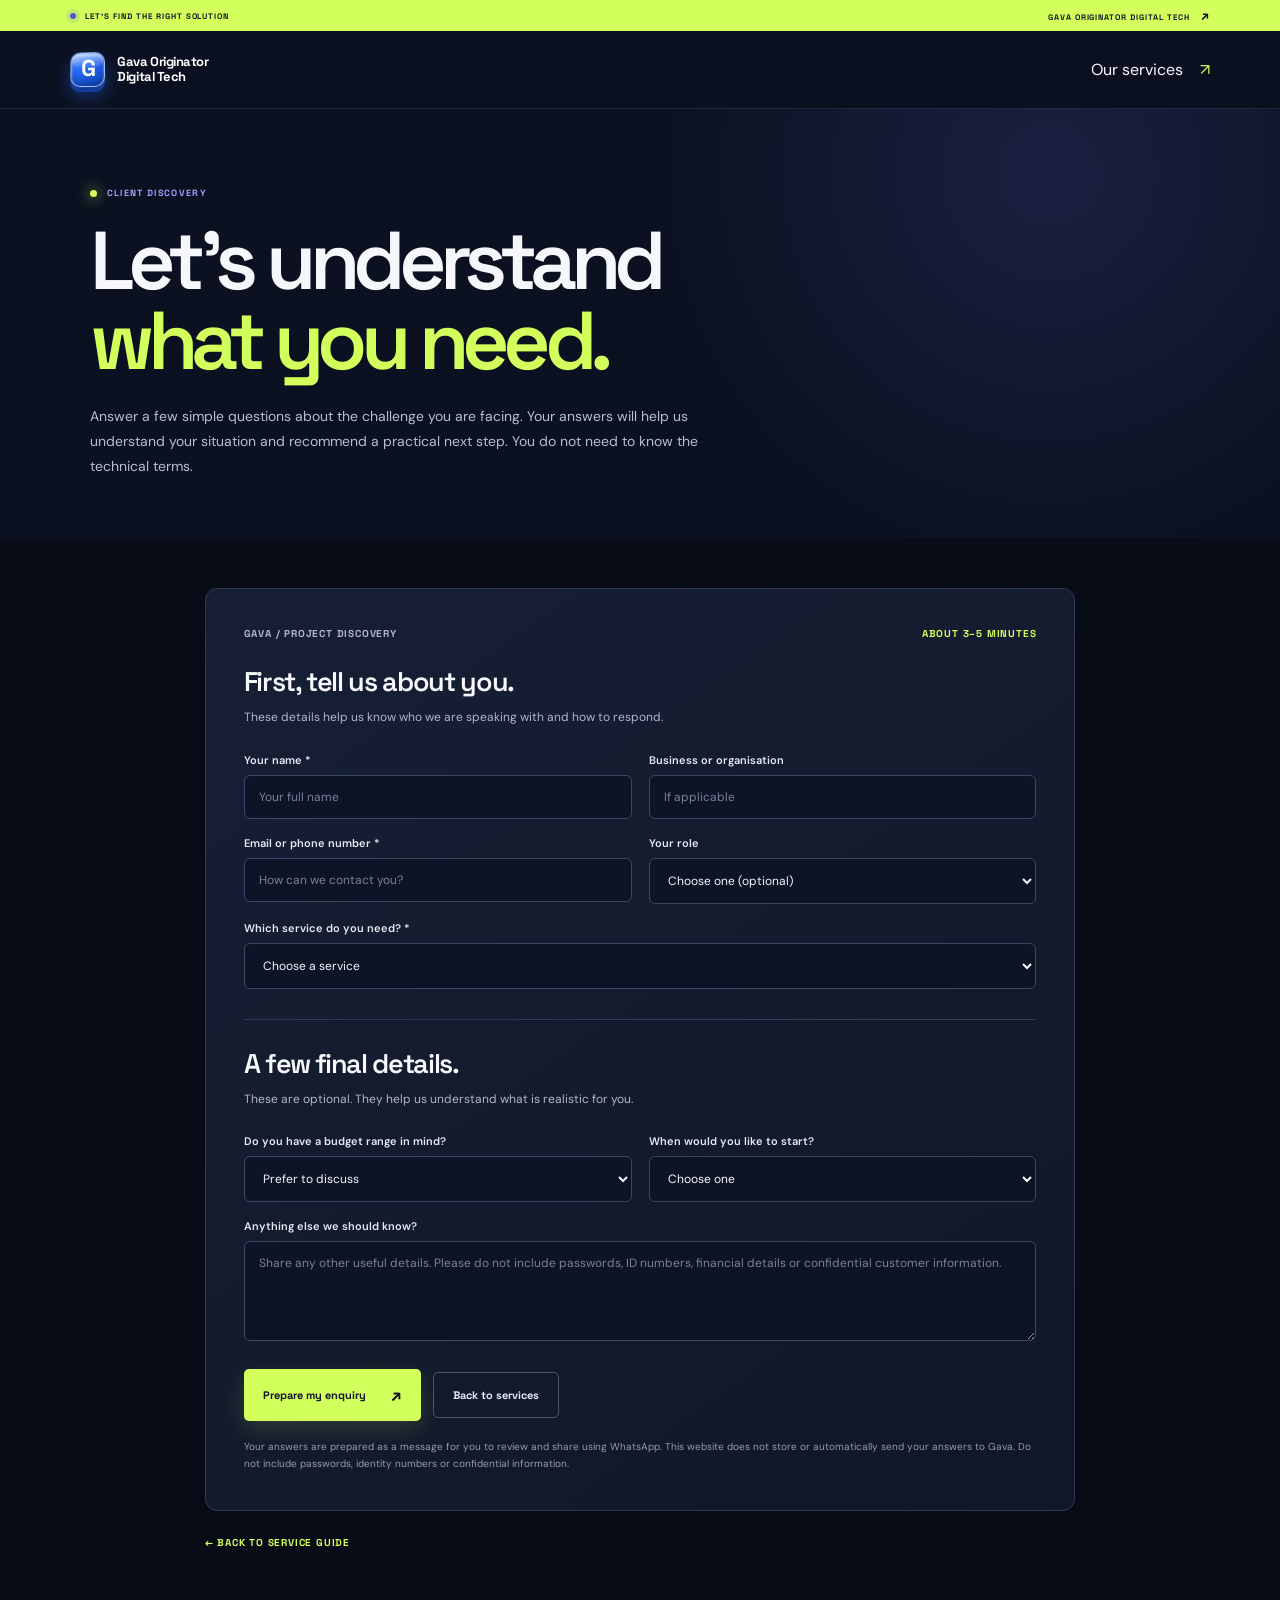
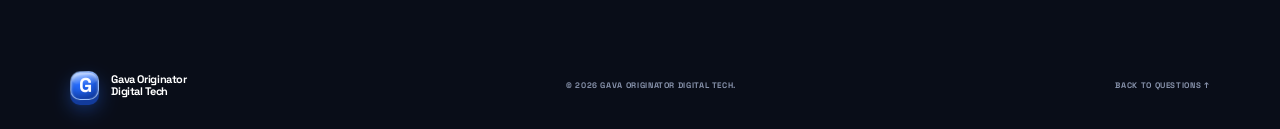
==== client-brief.html @ 6f053f47 "Add service-specific client discovery form" ====
<!DOCTYPE html>
<html lang="en">
<head>
<meta charset="UTF-8">
<meta name="viewport" content="width=device-width, initial-scale=1">
<meta name="description" content="Tell Gava Originator Digital Tech what you need help with. Choose a service and answer a few simple questions.">
<meta name="theme-color" content="#090d18">
<title>Tell Us What You Need — Gava Originator Digital Tech</title>
<link rel="preconnect" href="https://fonts.googleapis.com">
<link rel="preconnect" href="https://fonts.gstatic.com" crossorigin>
<link href="https://fonts.googleapis.com/css2?family=DM+Sans:wght@400;500;600;700&family=Space+Grotesk:wght@400;500;600;700&display=swap" rel="stylesheet">
<link rel="stylesheet" href="style.css?v=20261126-client-brief">
<style>
.brief-hero{padding:78px 7vw 45px;background:radial-gradient(circle at 82% 15%,#7774ff26,transparent 36%),#0b1120}
.brief-hero h1{font:600 clamp(46px,7vw,82px)/.98 var(--display);letter-spacing:-.08em;margin:22px 0}
.brief-hero h1 span{color:var(--lime)}
.brief-hero p{max-width:650px;color:#b5bfd1;font-size:14px;line-height:1.8}
.brief-wrap{max-width:1050px;margin:auto;padding:50px 7vw 90px}
.brief-card{background:linear-gradient(145deg,#171f35,#101727);border:1px solid #303a55;border-radius:12px;padding:clamp(20px,4vw,38px);box-shadow:0 20px 55px #0003}
.brief-progress{display:flex;justify-content:space-between;gap:12px;color:#aeb8ca;font:700 10px var(--display);letter-spacing:.08em;margin-bottom:24px}
.brief-progress span:last-child{color:var(--lime)}
.brief-section-title{font:600 27px var(--display);letter-spacing:-.05em;margin:0 0 8px}
.brief-intro{color:#aeb8ca;font-size:12px;line-height:1.7;margin:0 0 25px}
.brief-grid{display:grid;grid-template-columns:repeat(2,minmax(0,1fr));gap:17px}
.brief-field{display:flex;flex-direction:column;gap:8px;min-width:0}
.brief-field.full{grid-column:1/-1}
.brief-field label{font:600 11px var(--font);color:#e7eaf3}
.brief-field input,.brief-field select,.brief-field textarea{width:100%;border:1px solid #3b4764;border-radius:6px;background:#0d1425;color:#f6f7fb;padding:13px 14px;font:12px var(--font);outline:none}
.brief-field input::placeholder,.brief-field textarea::placeholder{color:#77839d}
.brief-field input:focus,.brief-field select:focus,.brief-field textarea:focus{border-color:var(--purple2);box-shadow:0 0 0 3px #7774ff25}
.brief-field textarea{resize:vertical;min-height:100px}
.brief-service-questions{margin:30px 0 0;padding-top:26px;border-top:1px solid #303a55}
.brief-service-questions[hidden]{display:none}
.brief-service-questions .brief-grid{margin-top:20px}
.brief-actions{display:flex;gap:12px;align-items:center;flex-wrap:wrap;margin-top:28px}
.brief-submit{border:0;cursor:pointer}
.brief-note{color:#929db3;font-size:10px;line-height:1.7;margin:17px 0 0}
.brief-back{display:inline-flex;color:var(--lime);font:700 10px var(--display);letter-spacing:.08em;margin-top:25px}
@media(max-width:700px){.brief-hero{padding:60px 22px 35px}.brief-hero p{font-size:12px}.brief-wrap{padding:28px 16px 65px}.brief-grid{grid-template-columns:1fr}.brief-field.full{grid-column:auto}.brief-field input,.brief-field select,.brief-field textarea{font-size:16px}.brief-progress{font-size:8px}}
</style>
</head>
<body>
<div class="announcement"><span class="pulse"></span> LET'S FIND THE RIGHT SOLUTION <span class="announcement-right">GAVA ORIGINATOR DIGITAL TECH <b>↗</b></span></div>
<header class="site-header"><a class="brand" href="index.html#home" aria-label="Gava Originator Digital Tech home"><span class="brand-mark" style="background:#246BFD;color:#fff">G<span style="color:#fff">.</span></span><span class="brand-name">Gava Originator<br><span>Digital Tech</span></span></a><a class="nav-cta" href="services.html">Our services <span>↗</span></a></header>
<main>
<section class="brief-hero"><div class="eyebrow"><span class="eyebrow-dot"></span> CLIENT DISCOVERY</div><h1>Let's understand<br><span>what you need.</span></h1><p>Answer a few simple questions about the challenge you are facing. Your answers will help us understand your situation and recommend a practical next step. You do not need to know the technical terms.</p></section>
<section class="brief-wrap" id="questions">
<form class="brief-card" id="client-brief-form">
<div class="brief-progress"><span>GAVA / PROJECT DISCOVERY</span><span>ABOUT 3–5 MINUTES</span></div>
<h2 class="brief-section-title">First, tell us about you.</h2>
<p class="brief-intro">These details help us know who we are speaking with and how to respond.</p>
<div class="brief-grid">
<div class="brief-field"><label for="client-name">Your name *</label><input id="client-name" name="name" autocomplete="name" maxlength="80" required placeholder="Your full name"></div>
<div class="brief-field"><label for="client-business">Business or organisation</label><input id="client-business" name="business" autocomplete="organization" maxlength="100" placeholder="If applicable"></div>
<div class="brief-field"><label for="client-contact">Email or phone number *</label><input id="client-contact" name="contact" maxlength="100" required placeholder="How can we contact you?"></div>
<div class="brief-field"><label for="client-role">Your role</label><select id="client-role" name="role"><option value="">Choose one (optional)</option><option>Business owner</option><option>Manager or team member</option><option>Student or graduate</option><option>Job seeker</option><option>Freelancer or creative</option><option>Other</option></select></div>
<div class="brief-field full"><label for="client-service">Which service do you need? *</label><select id="client-service" name="service" required><option value="">Choose a service</option><option value="web">01 / Web & Applications</option><option value="crm">02 / CRM Systems</option><option value="automation">03 / Automation</option><option value="creative">04 / Creative & Branding</option><option value="data">05 / Data & Reporting</option><option value="personal">06 / Personal Digital Profiles</option><option value="unsure">I'm not sure — help me decide</option></select></div>
</div>

<section class="brief-service-questions" data-questions="web" hidden>
<h2 class="brief-section-title">Web & Applications</h2><p class="brief-intro">Let's understand what you want your website or digital tool to do.</p>
<div class="brief-grid">
<div class="brief-field"><label for="web-kind">What would you like to create? *</label><select id="web-kind" name="web_kind"><option value="">Choose one</option><option>Business website</option><option>Landing page</option><option>Online portfolio</option><option>Online store or product showcase</option><option>Browser-based tool or web application</option><option>Improve or update an existing website</option><option>Not sure yet</option></select></div>
<div class="brief-field"><label for="web-status">Do you already have a website?</label><select id="web-status" name="web_status"><option value="">Choose one</option><option>No, starting from scratch</option><option>Yes, and I want to improve it</option><option>Yes, but it is not working properly</option><option>I have a domain but no website</option></select></div>
<div class="brief-field full"><label for="web-goal">What should the website or tool help you achieve? *</label><textarea id="web-goal" name="web_goal" placeholder="For example: explain my services, receive bookings, show my work or manage a task."></textarea></div>
<div class="brief-field full"><label for="web-features">What would visitors or users need to do on it?</label><textarea id="web-features" name="web_features" placeholder="For example: view services, submit an enquiry, book, buy, sign in or upload information."></textarea></div>
<div class="brief-field"><label for="web-pages">Do you know which pages you need?</label><input id="web-pages" name="web_pages" placeholder="Home, About, Services, Contact…"></div>
<div class="brief-field"><label for="web-reference">Do you have an example website you like?</label><input id="web-reference" name="web_reference" placeholder="Paste a link (optional)"></div>
</div></section>

<section class="brief-service-questions" data-questions="crm" hidden>
<h2 class="brief-section-title">CRM Systems</h2><p class="brief-intro">Let's look at the people, records and follow-ups you need to manage.</p>
<div class="brief-grid">
<div class="brief-field"><label for="crm-records">What do you need to keep track of? *</label><select id="crm-records" name="crm_records"><option value="">Choose one</option><option>Customers and contacts</option><option>Sales leads and enquiries</option><option>Candidates and applications</option><option>Programmes, services or cases</option><option>More than one of these</option><option>Something else</option></select></div>
<div class="brief-field"><label for="crm-current">How do you manage this information now?</label><select id="crm-current" name="crm_current"><option value="">Choose one</option><option>Paper or notebooks</option><option>Excel or Google Sheets</option><option>WhatsApp, email or messages</option><option>Several different tools</option><option>Already using a CRM</option><option>No system yet</option></select></div>
<div class="brief-field full"><label for="crm-problem">What is difficult about the way you manage things today? *</label><textarea id="crm-problem" name="crm_problem" placeholder="For example: losing track of enquiries, duplicate records or missed follow-ups."></textarea></div>
<div class="brief-field full"><label for="crm-users">Who will use the system and roughly how many people?</label><input id="crm-users" name="crm_users" placeholder="For example: me and two staff members"></div>
<div class="brief-field full"><label for="crm-reports">What would you like to see at a glance?</label><textarea id="crm-reports" name="crm_reports" placeholder="For example: new enquiries, application status or follow-ups due."></textarea></div>
</div></section>

<section class="brief-service-questions" data-questions="automation" hidden>
<h2 class="brief-section-title">Automation</h2><p class="brief-intro">Tell us about a repeated task or process you would like to make easier.</p>
<div class="brief-grid">
<div class="brief-field"><label for="auto-task">Which task takes too much time? *</label><select id="auto-task" name="auto_task"><option value="">Choose one</option><option>Recording new enquiries</option><option>Following up with customers</option><option>Sending reminders or notifications</option><option>Moving information between tools</option><option>Approvals or handovers</option><option>Repeated data entry</option><option>Other / not sure</option></select></div>
<div class="brief-field"><label for="auto-frequency">How often does it happen?</label><select id="auto-frequency" name="auto_frequency"><option value="">Choose one</option><option>Several times a day</option><option>Daily</option><option>Weekly</option><option>Monthly</option><option>Only sometimes</option></select></div>
<div class="brief-field full"><label for="auto-process">What happens from start to finish today? *</label><textarea id="auto-process" name="auto_process" placeholder="Describe the steps as simply as you can."></textarea></div>
<div class="brief-field full"><label for="auto-tools">Which apps or tools do you currently use?</label><input id="auto-tools" name="auto_tools" placeholder="For example: email, WhatsApp, spreadsheets, Salesforce"></div>
<div class="brief-field full"><label for="auto-result">What would a better process look like?</label><textarea id="auto-result" name="auto_result" placeholder="What would you like to happen automatically, or become easier?"></textarea></div>
</div></section>

<section class="brief-service-questions" data-questions="creative" hidden>
<h2 class="brief-section-title">Creative & Branding</h2><p class="brief-intro">Let's understand how you want your business or project to look and feel.</p>
<div class="brief-grid">
<div class="brief-field"><label for="creative-need">What do you need designed? *</label><select id="creative-need" name="creative_need"><option value="">Choose one</option><option>Logo or brand identity</option><option>Company profile</option><option>Digital flyer or advert</option><option>Social media graphics</option><option>Presentation or document</option><option>A combination of these</option></select></div>
<div class="brief-field"><label for="creative-audience">Who do you want to reach?</label><input id="creative-audience" name="creative_audience" placeholder="Your customers or audience"></div>
<div class="brief-field full"><label for="creative-business">What does your business or project do? *</label><textarea id="creative-business" name="creative_business" placeholder="Tell us what you offer and what makes it different."></textarea></div>
<div class="brief-field"><label for="creative-style">What style do you prefer?</label><select id="creative-style" name="creative_style"><option value="">Choose one</option><option>Modern and professional</option><option>Clean and minimal</option><option>Bold and creative</option><option>Elegant and premium</option><option>Friendly and colourful</option><option>Not sure — suggest a direction</option></select></div>
<div class="brief-field"><label for="creative-assets">Do you have a logo, colours or existing materials?</label><select id="creative-assets" name="creative_assets"><option value="">Choose one</option><option>Yes, I can share them</option><option>Some materials, but need improvement</option><option>No, starting from scratch</option></select></div>
<div class="brief-field full"><label for="creative-notes">Any examples or other details we should know?</label><textarea id="creative-notes" name="creative_notes" placeholder="You can paste links or describe what you like."></textarea></div>
</div></section>

<section class="brief-service-questions" data-questions="data" hidden>
<h2 class="brief-section-title">Data & Reporting</h2><p class="brief-intro">Let's find out what information you have and what you want it to tell you.</p>
<div class="brief-grid">
<div class="brief-field"><label for="data-source">Where is your information kept? *</label><select id="data-source" name="data_source"><option value="">Choose one</option><option>Excel spreadsheets</option><option>Google Sheets</option><option>Business software or CRM</option><option>Paper records</option><option>Several places</option><option>Not collected yet</option></select></div>
<div class="brief-field"><label for="data-volume">Roughly how much information is there?</label><select id="data-volume" name="data_volume"><option value="">Choose one</option><option>Less than 100 records</option><option>100–1,000 records</option><option>More than 1,000 records</option><option>Not sure</option></select></div>
<div class="brief-field full"><label for="data-problem">What is difficult about your current information or reports? *</label><textarea id="data-problem" name="data_problem" placeholder="For example: information is messy, reports take too long or you cannot see performance clearly."></textarea></div>
<div class="brief-field full"><label for="data-questions">What questions should the report or dashboard answer?</label><textarea id="data-questions" name="data_questions" placeholder="For example: Which services are most requested? How many enquiries become customers?"></textarea></div>
<div class="brief-field full"><label for="data-output">What would be most useful?</label><select id="data-output" name="data_output"><option value="">Choose one</option><option>A clean, organised spreadsheet</option><option>A regular report</option><option>A visual dashboard</option><option>Charts and summaries</option><option>Advice on improving data quality</option><option>Not sure yet</option></select></div>
</div></section>

<section class="brief-service-questions" data-questions="personal" hidden>
<h2 class="brief-section-title">Personal Digital Profiles</h2><p class="brief-intro">Let's understand the opportunity you are preparing for and how you want to present your experience.</p>
<div class="brief-grid">
<div class="brief-field"><label for="profile-goal">What is your main goal? *</label><select id="profile-goal" name="profile_goal"><option value="">Choose one</option><option>Apply for jobs</option><option>Apply for internships or learnerships</option><option>Showcase my work or projects</option><option>Promote my freelance services</option><option>Build my professional online presence</option><option>Other</option></select></div>
<div class="brief-field"><label for="profile-type">What would you like created?</label><select id="profile-type" name="profile_type"><option value="">Choose one</option><option>Digital CV</option><option>Online resume/profile</option><option>Portfolio website</option><option>CV and portfolio combination</option><option>Not sure — advise me</option></select></div>
<div class="brief-field full"><label for="profile-background">Tell us about your education, experience, skills or work. *</label><textarea id="profile-background" name="profile_background" placeholder="A short overview is enough. Do not include identity numbers or private documents here."></textarea></div>
<div class="brief-field"><label for="profile-field">What type of work or industry interests you?</label><input id="profile-field" name="profile_field" placeholder="For example: IT, administration, design"></div>
<div class="brief-field"><label for="profile-materials">Do you already have a CV or examples of your work?</label><select id="profile-materials" name="profile_materials"><option value="">Choose one</option><option>Yes, I can share them later</option><option>I have some information but no CV</option><option>No, I need help starting</option></select></div>
</div></section>

<section class="brief-service-questions" data-questions="unsure" hidden>
<h2 class="brief-section-title">Let's work it out together.</h2><p class="brief-intro">You do not need to choose a service before speaking to us.</p>
<div class="brief-grid"><div class="brief-field full"><label for="unsure-challenge">What problem are you trying to solve? *</label><textarea id="unsure-challenge" name="unsure_challenge" placeholder="Tell us what is happening and what you would like to improve."></textarea></div><div class="brief-field full"><label for="unsure-outcome">If we could improve one thing for you, what would it be?</label><textarea id="unsure-outcome" name="unsure_outcome" placeholder="What would make the biggest difference?"></textarea></div></div>
</section>

<div class="brief-service-questions" style="display:block">
<h2 class="brief-section-title">A few final details.</h2><p class="brief-intro">These are optional. They help us understand what is realistic for you.</p>
<div class="brief-grid">
<div class="brief-field"><label for="client-budget">Do you have a budget range in mind?</label><select id="client-budget" name="budget"><option value="">Prefer to discuss</option><option>Under R500</option><option>R500 – R1,000</option><option>R1,000 – R2,500</option><option>R2,500 – R5,000</option><option>R5,000+</option><option>Not sure yet</option></select></div>
<div class="brief-field"><label for="client-timing">When would you like to start?</label><select id="client-timing" name="timing"><option value="">Choose one</option><option>As soon as possible</option><option>Within the next month</option><option>In 1–3 months</option><option>I'm exploring options</option><option>Flexible</option></select></div>
<div class="brief-field full"><label for="client-extra">Anything else we should know?</label><textarea id="client-extra" name="extra" placeholder="Share any other useful details. Please do not include passwords, ID numbers, financial details or confidential customer information."></textarea></div>
</div></div>
<div class="brief-actions"><button class="btn btn-lime brief-submit" type="submit">Prepare my enquiry <span>↗</span></button><a class="btn btn-ghost" href="services.html">Back to services</a></div>
<p class="brief-note">Your answers are prepared as a message for you to review and share using WhatsApp. This website does not store or automatically send your answers to Gava. Do not include passwords, identity numbers or confidential information.</p>
</form>
<a class="brief-back" href="services.html">← BACK TO SERVICE GUIDE</a>
</section>
</main>
<footer class="footer"><a class="brand footer-brand" href="index.html#home"><span class="brand-mark" style="background:#246BFD;color:#fff">G<span style="color:#fff">.</span></span><span class="brand-name">Gava Originator<br><span>Digital Tech</span></span></a><span>© <span id="year"></span> GAVA ORIGINATOR DIGITAL TECH.</span><a href="#questions">BACK TO QUESTIONS ↑</a></footer>
<script>
const form=document.getElementById('client-brief-form');
const serviceSelect=document.getElementById('client-service');
const groups=[...document.querySelectorAll('[data-questions]')];
function showQuestions(value){
  groups.forEach(group=>{
    const active=group.dataset.questions===value;
    group.hidden=!active;
    group.querySelectorAll('input,select,textarea').forEach(field=>{
      field.required=active && field.dataset.required==='true';
    });
  });
}
const params=new URLSearchParams(location.search);
const requested=params.get('service');
if(requested && [...serviceSelect.options].some(option=>option.value===requested)){
  serviceSelect.value=requested;
}
showQuestions(serviceSelect.value);
serviceSelect.addEventListener('change',()=>showQuestions(serviceSelect.value));
const requiredFields={
 web:['web-kind','web-goal'],crm:['crm-records','crm-problem'],automation:['auto-task','auto-process'],
 creative:['creative-need','creative-business'],data:['data-source','data-problem'],
 personal:['profile-goal','profile-background'],unsure:['unsure-challenge']
};
Object.values(requiredFields).flat().forEach(id=>{const field=document.getElementById(id);if(field){field.dataset.required='true';}});
showQuestions(serviceSelect.value);
const year=document.getElementById('year');if(year)year.textContent=new Date().getFullYear();
form.addEventListener('submit',event=>{
 event.preventDefault();
 if(!form.reportValidity())return;
 const data=new FormData(form);
 const labels={
 web:'01 / Web & Applications',crm:'02 / CRM Systems',automation:'03 / Automation',
 creative:'04 / Creative & Branding',data:'05 / Data & Reporting',personal:'06 / Personal Digital Profiles',
 unsure:'Help me choose the right service'
 };
 const lines=['Hello Gava Originator Digital Tech. I would like to discuss a project.',''];
 for(const [key,value] of data.entries()){
  if(value && key!=='website')lines.push(key.replace(/_/g,' ').replace(/\b\w/g,c=>c.toUpperCase())+': '+value);
 }
 lines.push('','Please let me know the next steps. Thank you.');
 const message=lines.join('\n');
 const url='https://wa.me/?text='+encodeURIComponent(message);
 window.open(url,'_blank','noopener,noreferrer');
});
</script>
</body>
</html>
---- style.css ----
:root{--bg:#090d18;--panel:#11182a;--panel2:#151e34;--white:#f6f7fb;--muted:#a5aec2;--purple:#7774ff;--purple2:#a6a0ff;--lime:#d3ff5c;--line:#293149;--font:'DM Sans',sans-serif;--display:'Space Grotesk',sans-serif}
*{box-sizing:border-box}html{scroll-behavior:smooth;scroll-padding-top:90px}body{margin:0;background:var(--bg);color:var(--white);font-family:var(--font);-webkit-font-smoothing:antialiased}a{color:inherit;text-decoration:none}::selection{background:var(--lime);color:var(--bg)}.skip-link{position:absolute;top:-60px;left:15px;z-index:200;background:var(--lime);color:var(--bg);padding:12px}.skip-link:focus{top:12px}
.announcement{height:31px;background:var(--lime);color:#12182a;padding:0 5.5vw;display:flex;align-items:center;gap:9px;font:700 8px var(--display);letter-spacing:.12em}.announcement-right{margin-left:auto}.announcement-right b{font-size:13px;margin-left:8px}.pulse{width:6px;height:6px;background:#4d55d9;border-radius:50%;box-shadow:0 0 0 4px #4d55d922}
.site-header{height:78px;padding:0 5.5vw;display:flex;align-items:center;justify-content:space-between;background:#0b1020;border-bottom:1px solid #202941;position:sticky;top:0;z-index:100}.brand{display:flex;align-items:center;gap:9px}.brand-mark{width:35px;height:35px;display:grid;place-items:center;border-radius:10px;background:var(--lime);color:#101528;font:700 23px var(--display);letter-spacing:-.1em}.brand-mark span{color:#5d54ec}.brand-name{font:700 17px var(--display);letter-spacing:-.07em}.brand-name span{color:var(--purple2)}.nav{display:flex;align-items:center;gap:clamp(18px,2.8vw,39px)}.nav>a{font-size:11px;color:#c2c9d9;transition:color .2s}.nav>a:hover,.nav>a.active{color:var(--lime)}.nav .nav-cta{padding:12px 17px;border:1px solid #65708a;border-radius:5px;color:var(--white)}.nav-cta span{color:var(--lime);margin-left:13px}.menu-toggle{display:none}
.hero{min-height:680px;position:relative;overflow:hidden;padding:80px 5.5vw 25px;background:radial-gradient(ellipse at 76% 45%,#292b68 0%,#11182d 33%,#090d18 72%)}.hero:before{content:"";position:absolute;inset:0;background-image:linear-gradient(#ffffff08 1px,transparent 1px),linear-gradient(90deg,#ffffff08 1px,transparent 1px);background-size:55px 55px;mask-image:linear-gradient(90deg,transparent,#000 55%,#000)}.hero-grid{position:relative;z-index:2;max-width:1300px;margin:auto;display:grid;grid-template-columns:1fr 1fr;align-items:center;gap:4%}.hero-content{padding:28px 0 50px}.eyebrow,.mini-label{font:700 9px var(--display);letter-spacing:.15em;color:var(--purple2)}.eyebrow{display:flex;align-items:center;gap:10px}.eyebrow-dot{width:7px;height:7px;border-radius:50%;background:var(--lime);box-shadow:0 0 14px var(--lime)}.hero h1{font:600 clamp(62px,7.5vw,104px)/.99 var(--display);letter-spacing:-.085em;margin:27px 0 23px}.gradient-text{background:linear-gradient(100deg,#9a95ff 8%,#6c9cff 50%,#d3ff5c 105%);-webkit-background-clip:text;background-clip:text;color:transparent}.hero-lead{max-width:480px;font-size:15px;line-height:1.8;color:#b4bdd0}.hero-buttons{display:flex;align-items:center;gap:14px;margin-top:31px;flex-wrap:wrap}.btn{display:inline-flex;align-items:center;justify-content:center;gap:25px;padding:15px 19px;border-radius:5px;font:700 11px var(--display);transition:transform .2s,box-shadow .2s}.btn:hover{transform:translateY(-3px)}.btn-lime{background:var(--lime);color:#101528;box-shadow:0 8px 25px #d3ff5c25}.btn-lime span{font-size:17px}.btn-ghost{border:1px solid #48536d;color:#e4e8f3}.play-icon{font-size:9px;color:var(--lime)}.hero-note{display:flex;align-items:center;gap:12px;margin-top:50px;color:#79849e;font:8px var(--display);letter-spacing:.12em}.note-line{width:28px;height:1px;background:var(--lime)}
.hero-visual{height:475px;position:relative;display:grid;place-items:center}.visual-orbit{position:absolute;border:1px solid #8584ff38;border-radius:50%;transform:rotate(-25deg)}.orbit-a{width:480px;height:280px}.orbit-b{width:550px;height:360px;transform:rotate(25deg);border-style:dashed}.dashboard{width:min(100%,490px);position:relative;z-index:2;background:#f0f2fa;color:#19223b;border-radius:12px;overflow:hidden;box-shadow:0 30px 100px #0009,0 0 0 1px #ffffff4a;transform:rotate(-3deg)}.dash-top{height:39px;background:#e2e5f0;display:flex;align-items:center;gap:12px;padding:0 15px;color:#778099;font:8px var(--display);letter-spacing:.1em}.window-dots{display:flex;gap:4px}.window-dots i{width:6px;height:6px;background:#aab0c2;border-radius:50%}.window-dots i:first-child{background:#ff8d83}.window-dots i:nth-child(2){background:#f6c85e}.window-dots i:nth-child(3){background:#79c9a5}.dash-menu{margin-left:auto}.dash-body{padding:25px}.dash-greeting{display:flex;justify-content:space-between;align-items:center}.dash-greeting small{font:700 8px var(--display);letter-spacing:.13em;color:#7c84a0}.dash-greeting h3{font:600 34px/.98 var(--display);letter-spacing:-.07em;margin:10px 0 20px}.dash-greeting h3 span{color:#6259e9}.dash-avatar{width:44px;height:44px;border-radius:14px;background:#d8d5ff;color:#5148ce;display:grid;place-items:center;font:700 21px var(--display)}.dash-stats{display:grid;grid-template-columns:1fr 1fr;gap:12px}.stat{padding:15px;border-radius:8px;min-height:115px;display:flex;flex-direction:column}.stat-purple{background:#6259e9;color:white}.stat-lime{background:#d7f77d;color:#18213a}.stat small{font:700 7px var(--display);letter-spacing:.1em;opacity:.8}.stat b{font:600 37px var(--display);letter-spacing:-.08em;margin:6px 0 0}.stat span{font-size:9px;opacity:.8}.dash-bottom{display:flex;align-items:end;justify-content:space-between;margin-top:22px}.mini-bars{height:48px;display:flex;align-items:end;gap:5px}.mini-bars span{width:9px;border-radius:3px 3px 0 0;background:#aaa5ff;height:30%}.mini-bars span:nth-child(3n){height:80%;background:#665ce8}.mini-bars span:nth-child(3n+1){height:55%}.mini-bars span:nth-child(4n){height:100%;background:#c6ef69}.dash-caption{text-align:right;display:flex;flex-direction:column;gap:5px}.dash-caption b{font:700 8px var(--display);letter-spacing:.08em}.dash-caption small{font:7px var(--display);color:#8b91a6}.float-tag{position:absolute;z-index:3;background:#171f37;border:1px solid #505a7b;border-radius:6px;padding:12px 15px;font:700 8px var(--display);letter-spacing:.1em;box-shadow:0 10px 25px #0005}.tag-top{top:35px;right:0}.tag-icon{color:var(--lime);font-size:15px;margin-right:8px}.tag-bottom{bottom:39px;left:0}.tag-bottom span{color:var(--purple2);margin-right:8px}.visual-cross{position:absolute;color:var(--lime);font-size:30px}.cross-one{top:70px;left:25px}.cross-two{bottom:60px;right:12px;color:var(--purple2);font-size:45px}.hero-glow{position:absolute;border-radius:50%;filter:blur(80px);opacity:.22}.glow-a{width:280px;height:280px;background:#635bff;top:20%;right:14%}.glow-b{width:160px;height:160px;background:#d3ff5c;bottom:0;left:32%;opacity:.08}.hero-bottomline{position:absolute;bottom:19px;left:5.5vw;right:5.5vw;display:flex;justify-content:space-between;color:#68748e;font:8px var(--display);letter-spacing:.12em}.hero-bottomline b{color:var(--lime);margin-left:8px}
.ticker{overflow:hidden;background:var(--lime);color:#11172b;padding:16px 0}.ticker-track{display:flex;align-items:center;justify-content:space-around;gap:35px;min-width:1100px;white-space:nowrap;font:700 11px var(--display);letter-spacing:.14em;animation:marquee 32s linear infinite}.ticker-track b{font-size:15px;color:#645ce8}@keyframes marquee{to{transform:translateX(-25%)}}
.section-wrap{padding:105px 7vw;max-width:1600px;margin:auto}.section-kicker{display:flex;align-items:center;gap:16px;color:#929db5;font:700 8px var(--display);letter-spacing:.13em}.section-kicker>span:last-child{color:var(--purple2)}.kicker-line{height:1px;background:#303a54;flex:1}.intro-layout{display:grid;grid-template-columns:1.1fr .7fr;gap:12%;padding:75px 0 65px}.mini-label{margin:0 0 20px}.intro h2,.section-title-row h2,.approach h2{font:600 clamp(48px,6.2vw,82px)/1.02 var(--display);letter-spacing:-.08em;margin:0}.text-purple{color:var(--purple2)}.intro-text{max-width:430px}.intro-symbol{font-size:30px;color:var(--lime);margin-bottom:14px}.intro-text p{font-size:13px;line-height:1.9;color:#aab4c8}.arrow-link{display:inline-flex;gap:18px;align-items:center;margin-top:17px;padding-bottom:8px;border-bottom:1px solid #6a7191;font:700 8px var(--display);letter-spacing:.09em}.arrow-link span{color:var(--lime);font-size:15px}.value-strip{display:grid;grid-template-columns:repeat(3,1fr) 1.5fr;border:1px solid var(--line);border-radius:8px;overflow:hidden}.value-strip>div{padding:20px 22px;display:flex;align-items:center;gap:15px;border-right:1px solid var(--line)}.value-strip b{font:600 22px var(--display);color:var(--purple2)}.value-strip span{font-size:10px;line-height:1.5;color:#b7c0d1}.value-strip .value-highlight{background:#151d32;border:0;justify-content:space-between}.value-highlight span:first-child{font:700 8px var(--display);letter-spacing:.1em;color:var(--lime)}.value-highlight span:last-child{font-size:22px;color:var(--purple2)}
.services{max-width:none;background:#0e1424;border-top:1px solid #202941;border-bottom:1px solid #202941}.section-title-row,.approach-head{display:flex;justify-content:space-between;align-items:end;gap:30px;padding:65px 0 45px}.section-title-row>p,.approach-head>p{max-width:330px;font-size:12px;line-height:1.8;color:#a5afc3;margin:0 2vw 5px 0}.service-cards{display:grid;grid-template-columns:repeat(6,1fr);gap:15px}.service-card{grid-column:span 2;min-width:0;padding:20px;background:linear-gradient(145deg,#171f35,#101727);border:1px solid #29334d;border-radius:9px;transition:transform .25s,border-color .25s,box-shadow .25s}.service-card:hover{transform:translateY(-6px);border-color:#7774ff;box-shadow:0 15px 45px #0004}.service-feature{grid-column:span 3}.service-data{grid-column:span 3}.card-top{display:flex;align-items:center;justify-content:space-between;color:#8f9bb5;font:700 8px var(--display);letter-spacing:.1em}.service-icon{width:32px;height:32px;border-radius:9px;display:grid;place-items:center;font-size:18px}.icon-web{background:#d3ff5c;color:#171f35}.icon-crm{background:#7774ff;color:white}.icon-auto{background:#f9a78f;color:#20243c}.icon-creative{background:#d8c5ff;color:#282344}.icon-data{background:#9bdcff;color:#18283d}.service-graphic{height:175px;margin:17px 0 20px;border-radius:6px;display:grid;place-items:center;overflow:hidden;position:relative}.web-graphic{background:linear-gradient(135deg,#d9d8ff,#a9a5ff)}.browser-ui{width:75%;height:125px;background:#fff;border-radius:6px;box-shadow:0 15px 25px #3b37a633;overflow:hidden;transform:rotate(-4deg)}.browser-bar{height:16px;background:#e9eaf4;display:flex;align-items:center;gap:3px;padding:0 7px}.browser-bar i{width:4px;height:4px;border-radius:50%;background:#b2b5c8}.browser-bar span{height:5px;background:#d3d5e1;border-radius:4px;flex:1;margin-left:9px}.browser-content{height:109px;display:flex;align-items:center;justify-content:space-around;padding:10px}.browser-copy{display:flex;flex-direction:column;gap:7px;color:#171e37}.browser-copy b{font:700 19px/.9 var(--display);letter-spacing:-.07em}.browser-copy em{font-style:normal;color:#6158e7}.browser-copy small{font:6px var(--display);color:#7f879e}.browser-shape{width:75px;height:75px;background:linear-gradient(140deg,#7774ff,#c4beff);border-radius:45% 55% 60% 40%;box-shadow:inset -12px -8px 0 #4c46c744}.crm-graphic{background:#292456}.crm-widget{width:78%;background:#f5f5ff;color:#242849;border-radius:7px;padding:13px;box-shadow:0 14px 35px #070b1b77;transform:rotate(3deg)}.widget-head{display:flex;justify-content:space-between;font:700 7px var(--display);color:#717999;margin-bottom:9px}.widget-row{display:flex;align-items:center;gap:9px;border-top:1px solid #e3e5f0;padding:7px 0;font-size:8px}.widget-row i{width:20px;height:20px;border-radius:50%;display:grid;place-items:center;background:#dcd9ff;color:#6258db;font:700 7px var(--display);font-style:normal}.widget-row b{margin-left:auto;color:#6d64e8}.auto-graphic{background:#f5b59f;gap:5px}.flow-node{padding:8px 16px;border:1px solid #533b50;border-radius:5px;background:#ffddd0;color:#34253c;font:700 8px var(--display);letter-spacing:.06em}.flow-active{background:#252542;color:#fff;border-color:#252542}.flow-active span{color:var(--lime)}.flow-line{font-size:14px;color:#513a50;line-height:.8}.creative-graphic{background:#d7c7ff}.creative-poster{width:115px;height:145px;background:#28213f;color:#fff;padding:15px;display:flex;flex-direction:column;justify-content:space-between;transform:rotate(-7deg);box-shadow:12px 10px 0 #a08cda}.creative-poster>span{font:700 25px/.9 var(--display);letter-spacing:-.08em}.creative-poster i{color:var(--lime);font-style:normal}.creative-poster small{font:6px var(--display);letter-spacing:.1em}.creative-poster b{align-self:end;color:var(--lime);font-size:20px}.data-graphic{background:#b7e4fa}.data-card{width:76%;background:#13233a;color:white;padding:15px;border-radius:7px;box-shadow:0 12px 24px #203b5355}.data-card>small{font:700 7px var(--display);letter-spacing:.12em;color:#9eafc7}.data-number{font:600 28px var(--display);letter-spacing:-.07em;margin:6px 0}.data-number span{color:var(--lime)}.data-chart{height:40px;display:flex;align-items:end;gap:5px;border-bottom:1px solid #53617b}.data-chart i{flex:1;height:35%;background:#8e8bff;border-radius:3px 3px 0 0}.data-chart i:nth-child(3n){height:85%;background:var(--lime)}.data-chart i:nth-child(2n){height:60%}.data-legend{display:flex;justify-content:space-between;margin-top:8px;font:6px var(--display);color:#aebbd1}.service-card h3{font:600 24px/1.05 var(--display);letter-spacing:-.06em;margin:0 0 10px}.service-card>p{font-size:11px;line-height:1.7;color:#a4aec1;min-height:57px;margin:0 0 18px}.card-link{display:flex;justify-content:space-between;align-items:center;border-top:1px solid #303a53;padding-top:14px;color:#c5cbe0;font:700 8px var(--display);letter-spacing:.07em}.card-link span{color:var(--lime);font-size:15px}.services-note{display:flex;align-items:center;gap:25px;margin-top:27px;padding:19px 22px;background:#171f34;border-radius:6px}.services-note>span{font:700 8px var(--display);color:var(--lime);letter-spacing:.1em;white-space:nowrap}.services-note p{font-size:10px;color:#aeb8ca;margin:0}.services-note a{margin-left:auto;font:700 8px var(--display);white-space:nowrap}.services-note b{color:var(--lime);margin-left:9px;font-size:14px}
.work{padding-bottom:110px}.work-grid{display:grid;grid-template-columns:1fr 1fr;gap:40px 20px}.work-card{min-width:0}.work-large{grid-column:span 1}.work-preview{height:290px;border-radius:8px;position:relative;overflow:hidden;border:1px solid #303b57}.preview-mfan{background:linear-gradient(130deg,#d7e1f3,#9aaed4);color:#101a35;padding:23px}.preview-top,.preview-bottom{display:flex;justify-content:space-between;font:700 7px var(--display);letter-spacing:.1em;position:relative;z-index:2}.preview-main{font:700 clamp(38px,5vw,65px)/.88 var(--display);letter-spacing:-.09em;position:absolute;left:8%;top:32%;z-index:2}.preview-main span{color:#4c50d9}.preview-orb{position:absolute;width:240px;height:240px;border-radius:50%;background:linear-gradient(145deg,#6268ed,#bbc7ff);right:-15px;bottom:-110px;box-shadow:0 0 0 24px #ffffff33,0 0 0 50px #ffffff24}.preview-bottom{position:absolute;bottom:20px;left:23px;right:23px}.preview-lovey{background:linear-gradient(140deg,#bdad9d,#72685e);display:grid;place-items:center}.photo-frame{width:55%;height:78%;background:#242b30;display:flex;flex-direction:column;justify-content:center;align-items:center;box-shadow:15px 13px 0 #e4d6c2;position:relative;color:#f4eee6}.photo-script{font:500 clamp(44px,6vw,75px) var(--display);letter-spacing:-.1em}.photo-frame>span:nth-child(2){font:7px var(--display);letter-spacing:.25em}.photo-frame i{position:absolute;bottom:-15px;right:-15px;width:45px;height:45px;background:var(--lime);color:#252a39;border-radius:50%;display:grid;place-items:center;font-size:22px;font-style:normal}.preview-corner{position:absolute;right:15px;top:18px;writing-mode:vertical-rl;font:700 7px var(--display);letter-spacing:.12em;color:#fff}.preview-tsc{background:#e6e2d9;color:#192333;display:flex;flex-direction:column;justify-content:center;padding:30px}.tsc-badge{font:700 85px/.8 var(--display);letter-spacing:-.13em;color:#253a58}.tsc-badge span{font-size:12px;vertical-align:top;color:#7774ff}.tsc-name{font:700 16px/1.1 var(--display);letter-spacing:.08em;margin-top:15px}.tsc-name i{font-style:normal;color:#5b5be5;font-size:9px}.tsc-bottom{position:absolute;bottom:18px;right:20px;font:700 7px var(--display);letter-spacing:.2em}.tsc-circle{position:absolute;width:180px;height:180px;border:1px solid #9994ff;border-radius:50%;right:-40px;top:-60px;box-shadow:0 0 0 20px #7774ff12,0 0 0 40px #7774ff10}.preview-crm{background:linear-gradient(130deg,#353078,#151d3d);display:grid;place-items:center}.crm-window{width:76%;background:#f2f2ff;color:#171d39;border-radius:8px;overflow:hidden;box-shadow:0 20px 40px #070a1c88;transform:rotate(-3deg)}.crm-window-head{background:#e2e3f1;padding:12px;font:700 7px var(--display);letter-spacing:.08em}.crm-window-head span{float:right;color:#7975ec}.crm-window-body{padding:20px}.crm-big{font:700 clamp(25px,3.5vw,45px)/.92 var(--display);letter-spacing:-.08em}.crm-big em{font-style:normal;color:#6b61e9}.crm-pills{display:flex;gap:6px;margin-top:18px;flex-wrap:wrap}.crm-pills span{background:#e2e1ff;padding:6px 8px;border-radius:4px;font:700 6px var(--display);color:#4e4aaf}.crm-caption{position:absolute;bottom:17px;right:18px;color:#d4d2ff;font:700 7px var(--display);letter-spacing:.13em}.work-info{display:flex;justify-content:space-between;gap:15px;padding:17px 2px}.project-type{font:700 7px var(--display);letter-spacing:.09em;color:var(--purple2)}.work-info h3{font:600 20px var(--display);letter-spacing:-.05em;margin:7px 0}.work-info p{font-size:10px;line-height:1.7;color:#a5afc2;max-width:420px;margin:0}.work-index{font:600 24px var(--display);color:#59627b}.portfolio-note{font-size:9px;line-height:1.7;color:#7e8aa3;margin-top:23px}
.approach{background:#0f1525;border-top:1px solid #222c44;border-bottom:1px solid #222c44}.approach-head{padding-bottom:48px}.steps-grid{display:grid;grid-template-columns:repeat(4,1fr);border:1px solid #303a54;border-radius:8px;overflow:hidden}.steps-grid article{padding:22px;min-height:240px;border-right:1px solid #303a54;position:relative}.steps-grid article:last-child{border:0}.step-no{font:700 8px var(--display);color:var(--lime)}.step-icon{width:42px;height:42px;display:grid;place-items:center;border-radius:12px;background:#26254e;color:#a9a4ff;font-size:23px;margin:28px 0 20px}.steps-grid h3{font:600 21px var(--display);letter-spacing:-.05em;margin:0 0 9px}.steps-grid p{font-size:10px;line-height:1.7;color:#a5afc2;margin:0 0 22px}.steps-grid small{position:absolute;bottom:20px;left:22px;font:700 7px var(--display);letter-spacing:.13em;color:#7774ff}
.contact-section{position:relative;overflow:hidden;background:#28245e}.contact-glow{position:absolute;width:550px;height:550px;border-radius:50%;background:#7774ff;filter:blur(130px);opacity:.35;right:-90px;top:-190px}.contact-inner{max-width:1600px;padding:55px 7vw 25px;margin:auto;position:relative;z-index:1}.light-kicker{color:#b9b6ed}.light-kicker .kicker-line{background:#ffffff36}.light-kicker>span:last-child{color:var(--lime)}.contact-layout{display:grid;grid-template-columns:1.1fr .55fr;gap:10%;align-items:end;padding:85px 0 80px}.contact-layout h2{font:600 clamp(66px,9vw,120px)/.9 var(--display);letter-spacing:-.09em;margin:0}.contact-layout h2 span{color:var(--lime)}.contact-side p{font-size:13px;line-height:1.8;color:#e0dff7;margin:0 0 25px}.contact-btn{min-width:190px}.contact-side small{display:block;font-size:8px;line-height:1.6;color:#b9b5e2;margin-top:17px}.contact-foot{display:flex;justify-content:space-between;border-top:1px solid #ffffff40;padding-top:18px;color:#c3c0e8;font:700 8px var(--display);letter-spacing:.1em}
.footer{min-height:88px;padding:20px 5.5vw;display:flex;align-items:center;justify-content:space-between;gap:15px}.footer-brand .brand-mark{width:29px;height:29px;font-size:20px}.footer-brand .brand-name{font-size:15px}.footer>span,.footer>a:last-child{font:700 8px var(--display);letter-spacing:.08em;color:#8994ad}.footer>a:last-child:hover{color:var(--lime)}
a:focus-visible,button:focus-visible{outline:3px solid var(--lime);outline-offset:4px}
@media(max-width:950px){.hero{padding-top:55px}.hero-grid{grid-template-columns:1fr 1fr;gap:2%}.hero h1{font-size:clamp(58px,7.6vw,78px)}.hero-visual{transform:scale(.92)}.section-wrap{padding-left:5vw;padding-right:5vw}.service-card{grid-column:span 3}.service-feature,.service-data{grid-column:span 3}.service-card>p{min-height:45px}.section-title-row h2,.approach h2{font-size:58px}}
@media(max-width:700px){html{scroll-padding-top:70px}.announcement{padding:0 18px;font-size:7px}.announcement-right{font-size:7px}.site-header{height:68px;padding:0 20px}.brand-mark{width:32px;height:32px}.menu-toggle{display:flex;width:40px;height:40px;border:0;background:transparent;flex-direction:column;justify-content:center;align-items:center;gap:6px}.menu-toggle span{width:22px;height:2px;background:#f6f7fb;transition:transform .2s}.menu-toggle[aria-expanded=true] span:first-child{transform:translateY(4px) rotate(45deg)}.menu-toggle[aria-expanded=true] span:last-child{transform:translateY(-4px) rotate(-45deg)}.nav{display:none;position:absolute;top:68px;left:0;right:0;background:#101729;padding:12px 22px 22px;border-bottom:1px solid #39435e;flex-direction:column;align-items:stretch;gap:0}.nav.open{display:flex}.nav>a{padding:14px 0;border-bottom:1px solid #28334c;font-size:12px}.nav .nav-cta{border:0;padding:15px 0}.hero{padding:55px 21px 40px;min-height:0}.hero-grid{display:flex;flex-direction:column;align-items:stretch;gap:5px}.hero-content{padding:10px 0 0}.eyebrow{font-size:8px}.hero h1{font-size:clamp(59px,13.5vw,90px);margin:24px 0 17px}.hero-lead{font-size:13px;max-width:420px}.hero-buttons{margin-top:23px;gap:10px}.btn{padding:14px 15px;font-size:10px}.hero-note{margin-top:28px;font-size:7px}.hero-visual{height:365px;transform:none;margin:0 -7px}.dashboard{width:90%;max-width:420px}.dash-body{padding:19px}.dash-greeting h3{font-size:29px}.stat{min-height:100px}.stat b{font-size:31px}.orbit-a{width:350px;height:220px}.orbit-b{width:390px;height:270px}.tag-top{right:0;top:8px}.tag-bottom{left:0;bottom:10px}.float-tag{font-size:7px;padding:10px}.cross-one{top:25px;left:7px}.cross-two{right:5px;bottom:30px}.hero-bottomline{position:relative;left:auto;right:auto;bottom:auto;font-size:7px;margin-top:10px}.hero-bottomline span:nth-child(2){display:none}.ticker{padding:13px 0}.ticker-track{font-size:9px;gap:22px}.section-wrap{padding:72px 22px}.section-kicker{font-size:7px;gap:10px}.intro-layout{grid-template-columns:1fr;gap:30px;padding:52px 0 42px}.intro h2,.section-title-row h2,.approach h2{font-size:clamp(48px,11vw,72px)}.intro-text{padding-left:10%;}.intro-text p{font-size:12px}.value-strip{grid-template-columns:1fr 1fr}.value-strip>div{padding:15px;min-height:78px;border-bottom:1px solid var(--line)}.value-strip>div:nth-child(2){border-right:0}.value-strip .value-highlight{grid-column:span 2;border:0}.value-strip span{font-size:9px}.section-title-row,.approach-head{display:block;padding:50px 0 35px}.section-title-row>p,.approach-head>p{font-size:11px;margin:20px 0 0}.service-cards{grid-template-columns:1fr 1fr;gap:10px}.service-card,.service-feature,.service-data{grid-column:span 1;padding:13px}.service-feature{grid-column:span 2}.service-data{grid-column:span 2}.card-top{font-size:6px}.service-icon{width:27px;height:27px;font-size:15px}.service-graphic{height:125px;margin:13px 0}.service-feature .service-graphic,.service-data .service-graphic{height:145px}.browser-ui{height:100px}.browser-content{height:84px}.browser-copy b{font-size:16px}.browser-shape{width:60px;height:60px}.crm-widget{padding:9px}.widget-row{font-size:7px}.flow-node{font-size:7px;padding:7px 10px}.creative-poster{width:100px;height:120px;padding:12px}.creative-poster>span{font-size:21px}.data-card{padding:11px}.service-card h3{font-size:18px}.service-card>p{font-size:9px;min-height:74px}.service-feature>p,.service-data>p{min-height:45px}.card-link{font-size:6px;padding-top:11px}.services-note{align-items:flex-start;flex-direction:column;gap:9px;padding:16px}.services-note p{font-size:10px}.services-note a{margin-left:0}.work-grid{grid-template-columns:1fr;gap:25px}.work-large{grid-column:auto}.work-preview{height:255px}.preview-main{font-size:55px}.work-info h3{font-size:18px}.work-info p{font-size:10px}.project-type{font-size:6px}.approach-head{padding-bottom:35px}.steps-grid{grid-template-columns:1fr 1fr}.steps-grid article{min-height:215px;padding:16px}.steps-grid article:nth-child(2){border-right:0}.steps-grid article:nth-child(-n+2){border-bottom:1px solid #303a54}.step-icon{margin:23px 0 15px}.steps-grid h3{font-size:18px}.steps-grid p{font-size:9px}.steps-grid small{left:16px;bottom:15px}.contact-inner{padding:35px 22px 22px}.contact-layout{grid-template-columns:1fr;gap:30px;padding:65px 0 50px}.contact-layout h2{font-size:clamp(65px,14vw,95px)}.contact-side p{font-size:12px}.contact-foot{font-size:6px;gap:10px}.footer{padding:20px;display:grid;grid-template-columns:1fr 1fr;gap:14px}.footer>span{font-size:6px;text-align:right}.footer>a:last-child{font-size:7px;text-align:right}}
@media(max-width:380px){.hero h1{font-size:57px}.hero-visual{height:330px}.dash-body{padding:14px}.service-cards{grid-template-columns:1fr}.service-card,.service-feature,.service-data{grid-column:span 1}.service-card>p{min-height:0}.service-graphic,.service-feature .service-graphic,.service-data .service-graphic{height:145px}.value-strip b{font-size:18px}.value-strip>div{padding:12px}.steps-grid article{padding:13px}.steps-grid small{left:13px}}
@media(prefers-reduced-motion:reduce){html{scroll-behavior:auto}*,*:before,*:after{animation-duration:.01ms!important;animation-iteration-count:1!important;transition-duration:.01ms!important}}


/* Hero artwork replacing the dashboard card */
.hero-artwork{width:min(100%,500px);height:430px;position:relative;display:grid;place-items:center;isolation:isolate}
.art-glow{position:absolute;width:260px;height:260px;border-radius:50%;background:radial-gradient(circle,#7774ff88 0%,#7774ff25 48%,transparent 72%);filter:blur(12px);z-index:-1}
.art-ring{position:absolute;border:1px solid #aaa5ff55;border-radius:50%;transform:rotate(-28deg)}
.art-ring-one{width:410px;height:260px}
.art-ring-two{width:480px;height:330px;transform:rotate(34deg);border-style:dashed;border-color:#d3ff5c55}
.art-monogram{width:230px;height:230px;display:grid;place-items:center;border-radius:38% 62% 56% 44% / 46% 38% 62% 54%;background:linear-gradient(145deg,#8c85ff 0%,#5149d8 48%,#242b68 100%);box-shadow:inset 12px 12px 35px #ffffff30,inset -18px -20px 35px #090d1855,0 25px 90px #554cfb66;color:#f8f8ff;font:700 170px/.8 'Space Grotesk',sans-serif;letter-spacing:-.16em;padding-right:22px;transform:rotate(-9deg);animation:brand-float 7s ease-in-out infinite}
.art-monogram span{color:#d3ff5c}
.art-orbit-dot{position:absolute;width:20px;height:20px;background:#d3ff5c;border-radius:50%;top:76px;right:76px;box-shadow:0 0 30px #d3ff5caa}
.art-caption{position:absolute;right:4px;bottom:65px;padding:13px 18px;border-left:2px solid #d3ff5c;color:#f5f6ff;font:700 15px/1.05 'Space Grotesk',sans-serif;letter-spacing:.06em;transform:rotate(-5deg)}
.art-caption span{color:#a6a0ff}
@keyframes brand-float{0%,100%{transform:translateY(0) rotate(-9deg)}50%{transform:translateY(-12px) rotate(-5deg)}}
@media(max-width:700px){.hero-artwork{height:315px;width:100%;margin:0 auto}.art-monogram{width:175px;height:175px;font-size:130px}.art-ring-one{width:310px;height:205px}.art-ring-two{width:355px;height:255px}.art-orbit-dot{top:48px;right:13%}.art-caption{right:5%;bottom:40px;font-size:12px}}
@media(max-width:380px){.hero-artwork{height:280px}.art-monogram{width:150px;height:150px;font-size:110px}.art-ring-one{width:270px;height:175px}.art-ring-two{width:310px;height:220px}}
@media(prefers-reduced-motion:reduce){.art-monogram{animation:none}}


/* Gava Originator Digital Tech brand refresh */
.brand{gap:12px;min-width:0}
.brand-logo{width:43px;height:43px;object-fit:contain;border-radius:9px;display:block;background:#fff;padding:3px;box-shadow:0 5px 20px #0005}
.brand-name{font-size:13px;line-height:1.12;letter-spacing:-.035em;white-space:nowrap}
.brand-name span{color:var(--purple2)}
.footer-brand .brand-logo{width:36px;height:36px}
.footer-brand .brand-name{font-size:11px}
.art-core{width:225px;height:225px;position:relative;display:grid;place-items:center;border-radius:50%;background:radial-gradient(circle at 32% 25%,#ffffff55 0%,#a6a0ff33 12%,#7774ff 34%,#29245e 72%,#10172c 100%);box-shadow:inset -20px -25px 45px #080b1d99,inset 12px 12px 25px #ffffff30,0 25px 85px #7774ff66;transform-style:preserve-3d;animation:core-drift 7s ease-in-out infinite}
.art-core:before,.art-core:after{content:"";position:absolute;inset:-17px;border:1px solid #c7c3ff88;border-radius:50%;transform:rotateX(68deg) rotateZ(-24deg);box-shadow:0 0 24px #7774ff25}
.art-core:after{inset:-34px;border-color:#d3ff5c66;transform:rotateX(68deg) rotateZ(34deg)}
.hero-logo-3d{width:64%;height:64%;object-fit:contain;border-radius:16px;filter:drop-shadow(0 12px 14px #090d1880);transform:translateZ(28px);background:#fff;padding:7px}
.hero-artwork{perspective:1000px}
.art-ring-one{transform:rotateX(62deg) rotateZ(-28deg)}
.art-ring-two{transform:rotateX(62deg) rotateZ(34deg)}
@keyframes core-drift{0%,100%{transform:translateY(0) rotateY(-8deg) rotateX(5deg)}50%{transform:translateY(-13px) rotateY(8deg) rotateX(-4deg)}}
.service-card,.work-preview,.steps-grid article{transform-style:preserve-3d;perspective:900px}
.service-card:hover{transform:translateY(-7px) rotateX(1.2deg);box-shadow:0 22px 48px #0006}
.work-preview{box-shadow:0 14px 35px #0003;transition:transform .35s,box-shadow .35s}
.work-card:hover .work-preview{transform:perspective(900px) rotateX(2deg) rotateY(-2deg) translateY(-4px);box-shadow:0 24px 48px #0006}
@media(max-width:700px){
 .brand-logo{width:36px;height:36px}
 .brand-name{font-size:11px}
 .footer-brand .brand-logo{width:31px;height:31px}
 .art-core{width:170px;height:170px}
 .art-core:before{inset:-13px}
 .art-core:after{inset:-25px}
}
@media(prefers-reduced-motion:reduce){.art-core{animation:none}.work-preview{transition:none}}


/* Friendly project enquiry form */
.project-enquiry{background:linear-gradient(145deg,#0e1527,#121a31);border-top:1px solid #27314b;border-bottom:1px solid #27314b}
.enquiry-layout{display:grid;grid-template-columns:.85fr 1fr;gap:9%;align-items:start;padding-top:58px}
.enquiry-intro h2{font:600 clamp(48px,6vw,76px)/.98 var(--display);letter-spacing:-.075em;margin:20px 0}
.enquiry-intro>p:not(.mini-label){font-size:13px;line-height:1.85;color:#b3bdd0;max-width:440px}
.enquiry-promise{display:flex;gap:13px;align-items:flex-start;margin-top:30px;padding:17px;border:1px solid #303a55;border-radius:8px;background:#ffffff06}
.enquiry-promise>span{color:var(--lime);font-size:22px}
.enquiry-promise p{font-size:11px;line-height:1.7;color:#aeb8ca;margin:0}
.enquiry-promise strong{color:#f6f7fb}
.project-form{padding:26px;background:#171f34;border:1px solid #303a55;border-radius:12px;box-shadow:0 20px 55px #0003}
.project-form .form-field{display:flex;flex-direction:column;gap:8px;margin-bottom:17px}
.project-form label{font:600 11px var(--font);color:#e7eaf3}
.project-form input,.project-form select,.project-form textarea{width:100%;border:1px solid #3b4764;border-radius:6px;background:#0d1425;color:#f6f7fb;padding:13px 14px;font:12px var(--font);outline:none;transition:border-color .2s,box-shadow .2s}
.project-form input::placeholder,.project-form textarea::placeholder{color:#77839d}
.project-form select:invalid{color:#77839d}
.project-form input:focus,.project-form select:focus,.project-form textarea:focus{border-color:var(--purple2);box-shadow:0 0 0 3px #7774ff25}
.project-form textarea{resize:vertical;min-height:120px}
.enquiry-submit{width:100%;justify-content:center;border:0;cursor:pointer;font:700 11px var(--display)}
.form-note{font-size:9px;line-height:1.65;color:#929db3;margin:13px 0 0}
@media(max-width:700px){.enquiry-layout{grid-template-columns:1fr;gap:30px;padding-top:40px}.enquiry-intro h2{font-size:clamp(48px,11vw,68px)}.enquiry-intro>p:not(.mini-label){font-size:12px}.project-form{padding:18px}.project-form input,.project-form select,.project-form textarea{font-size:16px}}

/* Personal digital CV and portfolio service */
.service-personal{grid-column:span 3}
.personal-graphic{display:grid;place-items:center;background:radial-gradient(circle at 50% 45%,#7774ff35,transparent 65%)}
.cv-sheet{width:58%;height:132px;padding:13px 15px;border:1px solid #a6a0ff88;border-radius:7px;background:linear-gradient(145deg,#f5f4ff,#dcdcff);color:#171b39;box-shadow:12px 13px 0 #7774ff35,0 18px 38px #0005;transform:rotate(-4deg);display:grid;grid-template-columns:42px 1fr;gap:10px;align-content:start}
.cv-avatar{width:38px;height:38px;border-radius:50%;display:grid;place-items:center;background:#7774ff;color:#fff;font:700 9px var(--display)}
.cv-lines{display:flex;flex-direction:column;gap:6px;padding-top:3px}
.cv-lines i,.cv-lines b{height:5px;border-radius:5px;background:#a6a7c5;width:92%}
.cv-lines i:nth-child(2){width:70%}.cv-lines i:nth-child(3){width:82%}.cv-lines b{width:48%;height:8px;background:#7774ff;margin-top:5px}
.cv-label{grid-column:1/-1;margin-top:9px;font:700 6px var(--display);letter-spacing:.1em;color:#514bb4}
@media(max-width:950px){.service-personal{grid-column:span 3}}
@media(max-width:700px){.service-personal{grid-column:span 2}.personal-graphic{height:145px}}
@media(max-width:380px){.service-personal{grid-column:span 1}}



/* Expanded service details */
.service-details{list-style:none;padding:12px 0 16px;margin:0 0 16px;border-top:1px solid #303a53;display:grid;gap:8px}
.service-details li{position:relative;padding-left:15px;color:#c0c8d8;font-size:10px;line-height:1.45}
.service-details li:before{content:"";position:absolute;left:0;top:.48em;width:5px;height:5px;border-radius:50%;background:var(--lime);box-shadow:0 0 9px #d3ff5c66}
.service-card>p{min-height:0;margin-bottom:14px}
@media(max-width:700px){.service-details{gap:7px;padding:10px 0 13px;margin-bottom:13px}.service-details li{font-size:9px;line-height:1.4}}


/* Service cards: balanced desktop, tablet and mobile layout */
.service-cards{display:grid;grid-template-columns:repeat(3,minmax(0,1fr));align-items:stretch;gap:20px}
.service-card,.service-feature,.service-data,.service-personal{grid-column:auto;min-width:0;display:flex;flex-direction:column;height:100%;cursor:pointer;transition:transform .25s ease,border-color .25s ease,box-shadow .25s ease}
.service-card .service-graphic{flex:0 0 175px;width:100%}
.service-card h3{min-height:2.1em}
.service-card>p{flex:0 0 auto}
.service-details{flex:1 0 auto}
.service-card .card-link{margin-top:auto;padding-top:15px}
.service-card:focus-visible{outline:3px solid var(--lime);outline-offset:4px}
@media(max-width:950px){.service-cards{grid-template-columns:repeat(2,minmax(0,1fr));gap:16px}.service-card .service-graphic{flex-basis:160px}}
@media(max-width:700px){.service-cards{grid-template-columns:1fr;gap:14px}.service-card,.service-feature,.service-data,.service-personal{grid-column:auto;padding:18px}.service-card .service-graphic{flex-basis:165px}.service-card h3{font-size:23px;min-height:0}.service-card>p{font-size:11px}.service-details li{font-size:10px}.card-link{font-size:8px}}


/* White GOD-Tech wordmark treatment */
.brand-mark{background:#fff;color:#090d18}
.brand-mark span{color:#090d18}
.brand-name,.brand-name span{color:#fff}

/* Header and footer logo: blue tile with white G */
.site-header .brand-mark,
.footer .brand-mark{background:#246BFD;color:#fff}
.site-header .brand-mark span,
.footer .brand-mark span{color:#fff}


/* Gava logo: dimensional blue tile with subtle floating motion */
.site-header .brand-mark,
.footer .brand-mark{
  position:relative;
  isolation:isolate;
  overflow:hidden;
  background:linear-gradient(145deg,#75a9ff 0%,#246BFD 38%,#1244b8 100%) !important;
  color:#fff !important;
  border:1px solid rgba(190,218,255,.75);
  box-shadow:
    inset 0 2px 3px rgba(255,255,255,.55),
    inset 0 -4px 7px rgba(5,24,82,.38),
    0 5px 0 #123b9c,
    0 9px 18px rgba(36,107,253,.38);
  transform:perspective(220px) rotateX(8deg) rotateY(-9deg);
  transform-style:preserve-3d;
  animation:gava-logo-float 3.8s ease-in-out infinite;
  transition:transform .35s ease,box-shadow .35s ease;
}
.site-header .brand-mark::before,
.footer .brand-mark::before{
  content:"";
  position:absolute;
  inset:1px 1px 52%;
  border-radius:8px 8px 45% 45%;
  background:linear-gradient(180deg,rgba(255,255,255,.5),rgba(255,255,255,0));
  pointer-events:none;
  z-index:-1;
}
.site-header .brand-mark span,
.footer .brand-mark span{color:#fff !important;text-shadow:0 1px 2px rgba(0,0,0,.25)}
.site-header .brand:hover .brand-mark,
.footer .brand:hover .brand-mark{
  animation-play-state:paused;
  transform:perspective(220px) rotateX(0deg) rotateY(0deg) translateY(-3px) scale(1.07);
  box-shadow:inset 0 2px 3px rgba(255,255,255,.6),inset 0 -4px 7px rgba(5,24,82,.3),0 7px 0 #123b9c,0 14px 24px rgba(36,107,253,.48);
}
@keyframes gava-logo-float{
  0%,100%{transform:perspective(220px) rotateX(8deg) rotateY(-9deg) translateY(0)}
  50%{transform:perspective(220px) rotateX(4deg) rotateY(5deg) translateY(-3px)}
}
@media(prefers-reduced-motion:reduce){
  .site-header .brand-mark,.footer .brand-mark{animation:none}
  .site-header .brand:hover .brand-mark,.footer .brand:hover .brand-mark{transform:none}
}
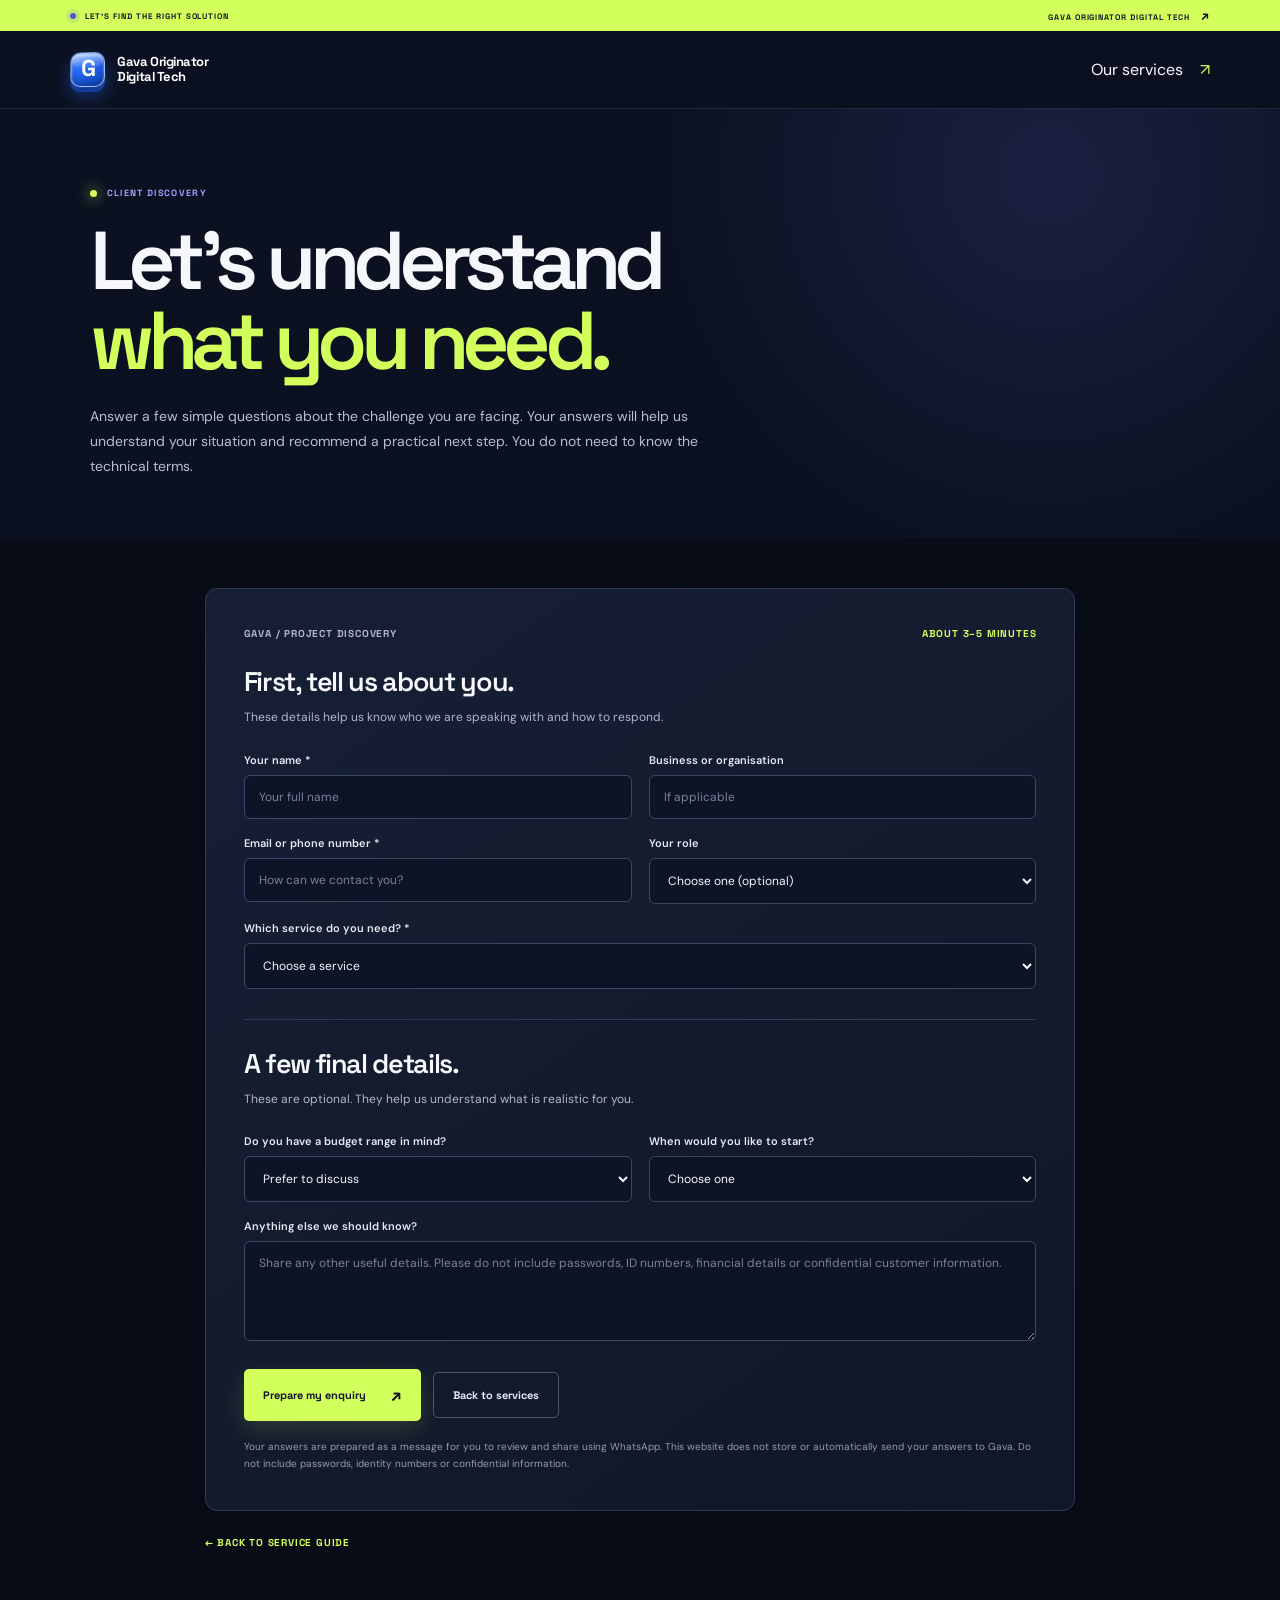
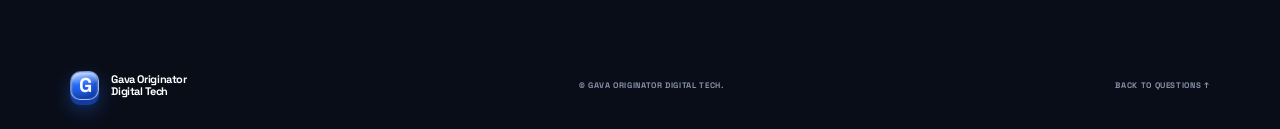
==== commit f81c16f6: "Improve form branching and enquiry summary" ====
--- a/client-brief.html
+++ b/client-brief.html
@@ -147,7 +147,7 @@
     const active=group.dataset.questions===value;
     group.hidden=!active;
     group.querySelectorAll('input,select,textarea').forEach(field=>{
-      field.required=active && field.dataset.required==='true';
+      field.disabled=!active;\n      field.required=active && field.dataset.required==='true';
     });
   });
 }
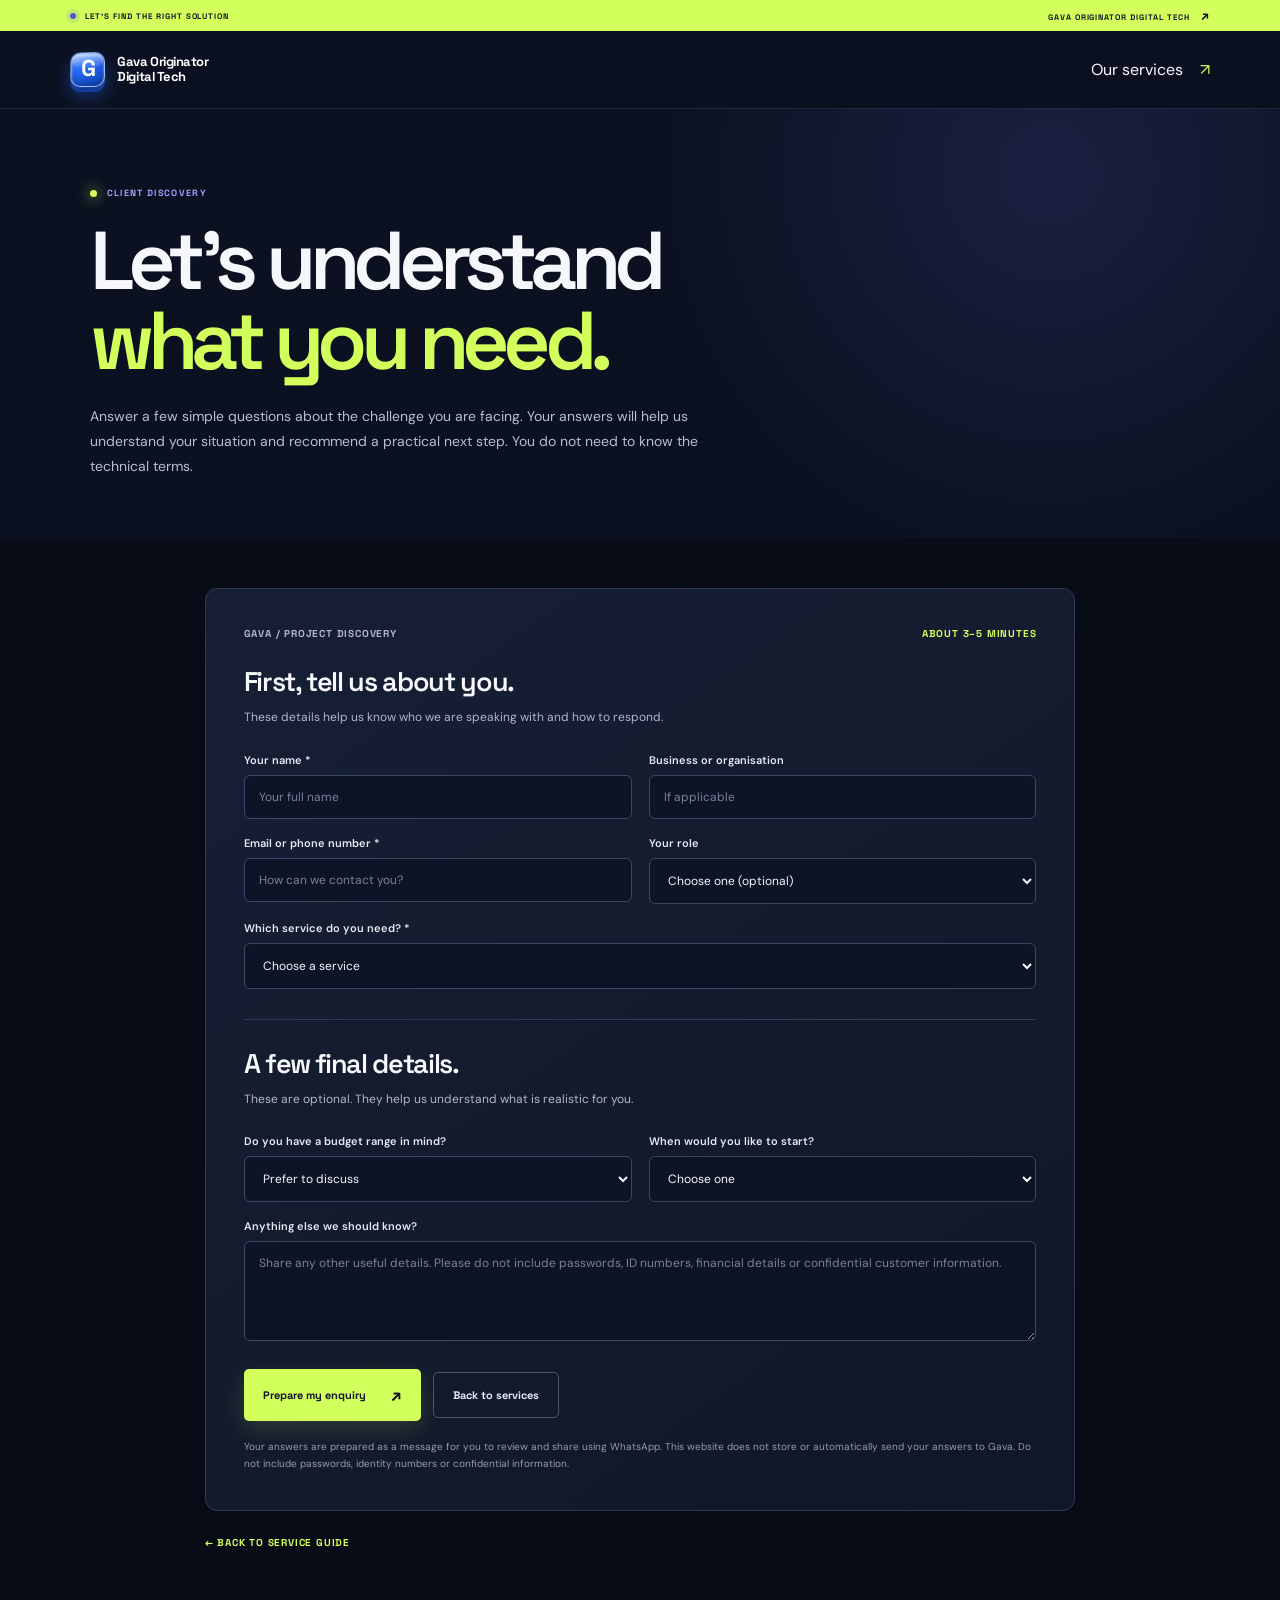
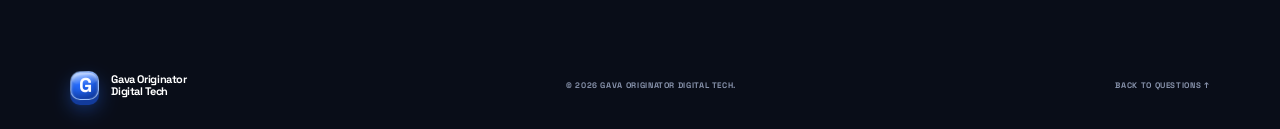
==== commit defbdc3d: "Correct conditional questions and WhatsApp enquiry script" ====
--- a/client-brief.html
+++ b/client-brief.html
@@ -147,7 +147,8 @@
     const active=group.dataset.questions===value;
     group.hidden=!active;
     group.querySelectorAll('input,select,textarea').forEach(field=>{
-      field.disabled=!active;\n      field.required=active && field.dataset.required==='true';
+      field.disabled=!active;
+      field.required=active && field.dataset.required==='true';
     });
   });
 }
@@ -156,33 +157,43 @@
 if(requested && [...serviceSelect.options].some(option=>option.value===requested)){
   serviceSelect.value=requested;
 }
-showQuestions(serviceSelect.value);
-serviceSelect.addEventListener('change',()=>showQuestions(serviceSelect.value));
 const requiredFields={
  web:['web-kind','web-goal'],crm:['crm-records','crm-problem'],automation:['auto-task','auto-process'],
  creative:['creative-need','creative-business'],data:['data-source','data-problem'],
  personal:['profile-goal','profile-background'],unsure:['unsure-challenge']
 };
-Object.values(requiredFields).flat().forEach(id=>{const field=document.getElementById(id);if(field){field.dataset.required='true';}});
+Object.values(requiredFields).flat().forEach(id=>{
+  const field=document.getElementById(id);
+  if(field)field.dataset.required='true';
+});
 showQuestions(serviceSelect.value);
-const year=document.getElementById('year');if(year)year.textContent=new Date().getFullYear();
+serviceSelect.addEventListener('change',()=>showQuestions(serviceSelect.value));
+const year=document.getElementById('year');
+if(year)year.textContent=new Date().getFullYear();
 form.addEventListener('submit',event=>{
- event.preventDefault();
- if(!form.reportValidity())return;
- const data=new FormData(form);
- const labels={
- web:'01 / Web & Applications',crm:'02 / CRM Systems',automation:'03 / Automation',
- creative:'04 / Creative & Branding',data:'05 / Data & Reporting',personal:'06 / Personal Digital Profiles',
- unsure:'Help me choose the right service'
- };
- const lines=['Hello Gava Originator Digital Tech. I would like to discuss a project.',''];
- for(const [key,value] of data.entries()){
-  if(value && key!=='website')lines.push(key.replace(/_/g,' ').replace(/\b\w/g,c=>c.toUpperCase())+': '+value);
- }
- lines.push('','Please let me know the next steps. Thank you.');
- const message=lines.join('\n');
- const url='https://wa.me/?text='+encodeURIComponent(message);
- window.open(url,'_blank','noopener,noreferrer');
+  event.preventDefault();
+  if(!form.reportValidity())return;
+  const data=new FormData(form);
+  const serviceNames={
+    web:'01 / Web & Applications',crm:'02 / CRM Systems',automation:'03 / Automation',
+    creative:'04 / Creative & Branding',data:'05 / Data & Reporting',
+    personal:'06 / Personal Digital Profiles',unsure:'Help me choose the right service'
+  };
+  const lines=[
+    'Hello Gava Originator Digital Tech. I would like to discuss a project.',
+    '',
+    'Service: '+(serviceNames[data.get('service')]||data.get('service')),
+    ''
+  ];
+  for(const [key,value] of data.entries()){
+    if(value && key!=='service'){
+      const label=key.replace(/_/g,' ').replace(/\b\w/g,letter=>letter.toUpperCase());
+      lines.push(label+': '+value);
+    }
+  }
+  lines.push('','Please let me know the next steps. Thank you.');
+  const url='https://wa.me/?text='+encodeURIComponent(lines.join('\n'));
+  window.open(url,'_blank','noopener,noreferrer');
 });
 </script>
 </body>
